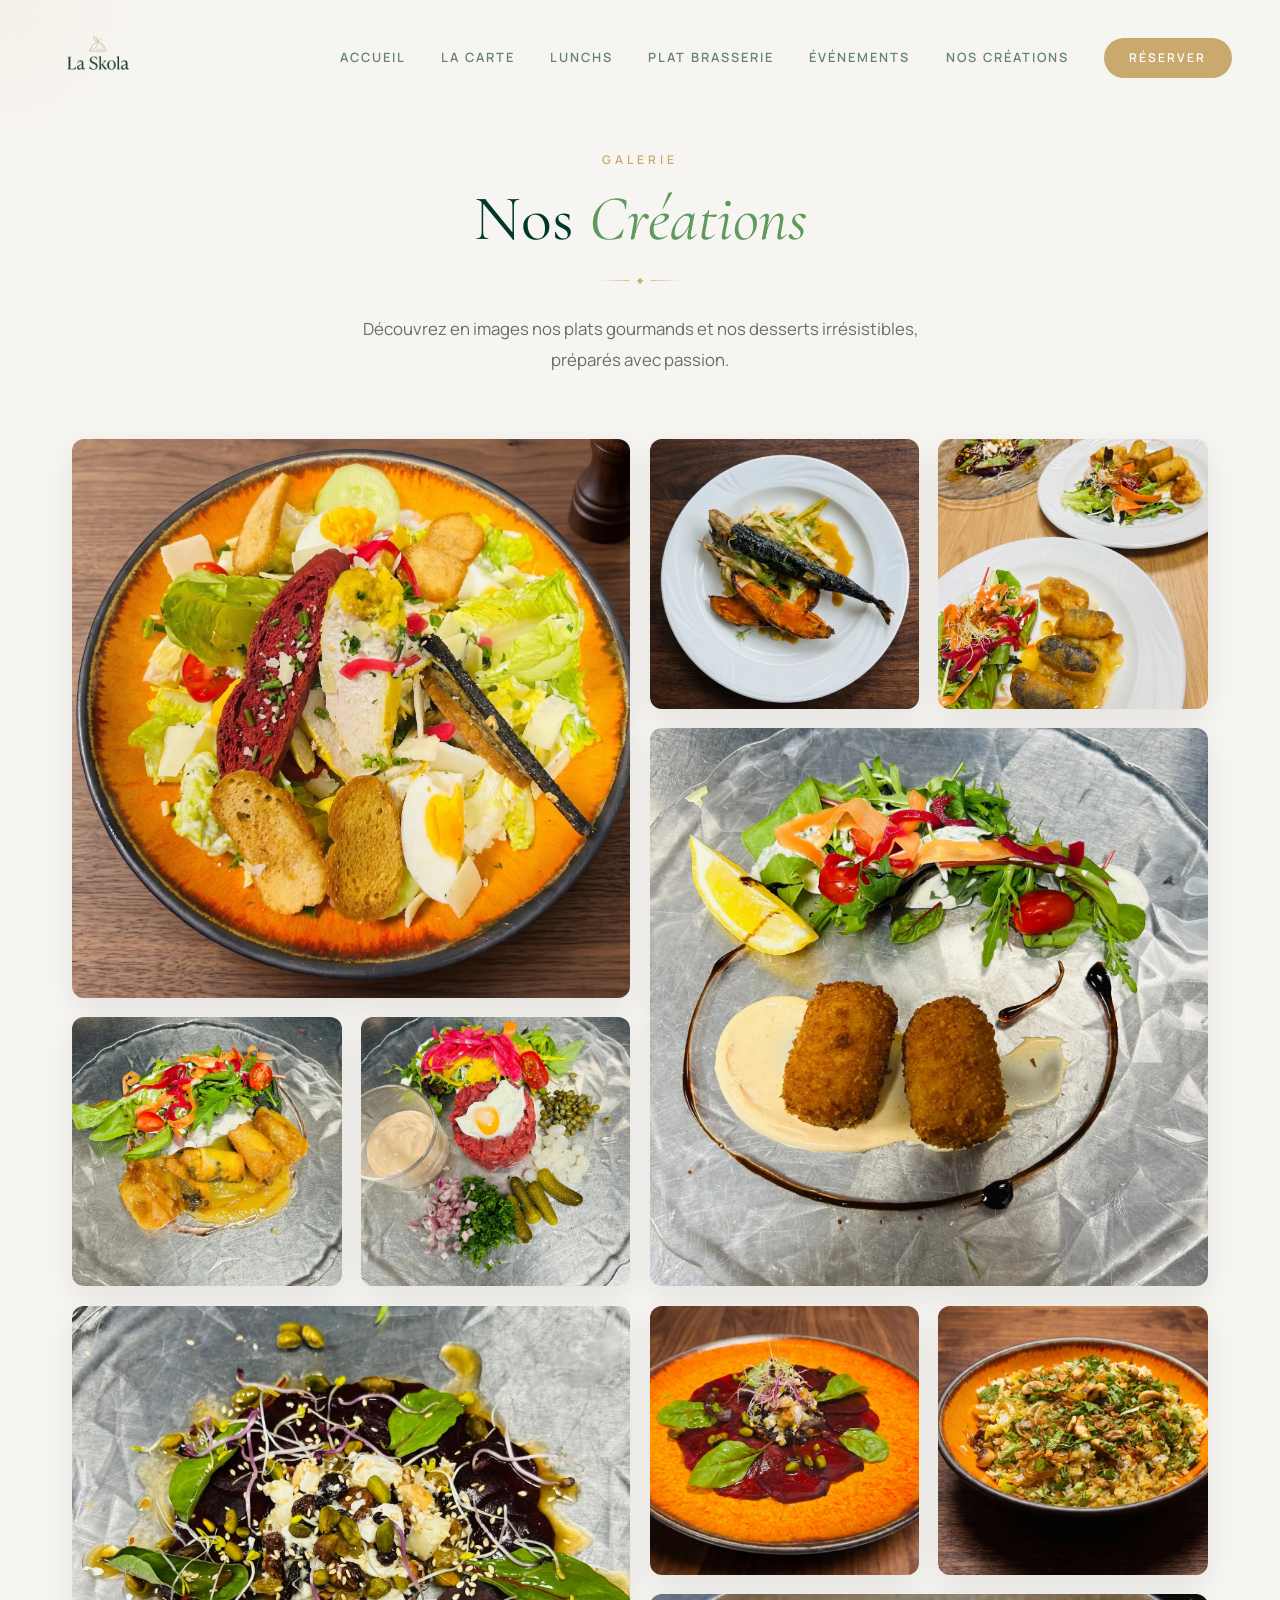
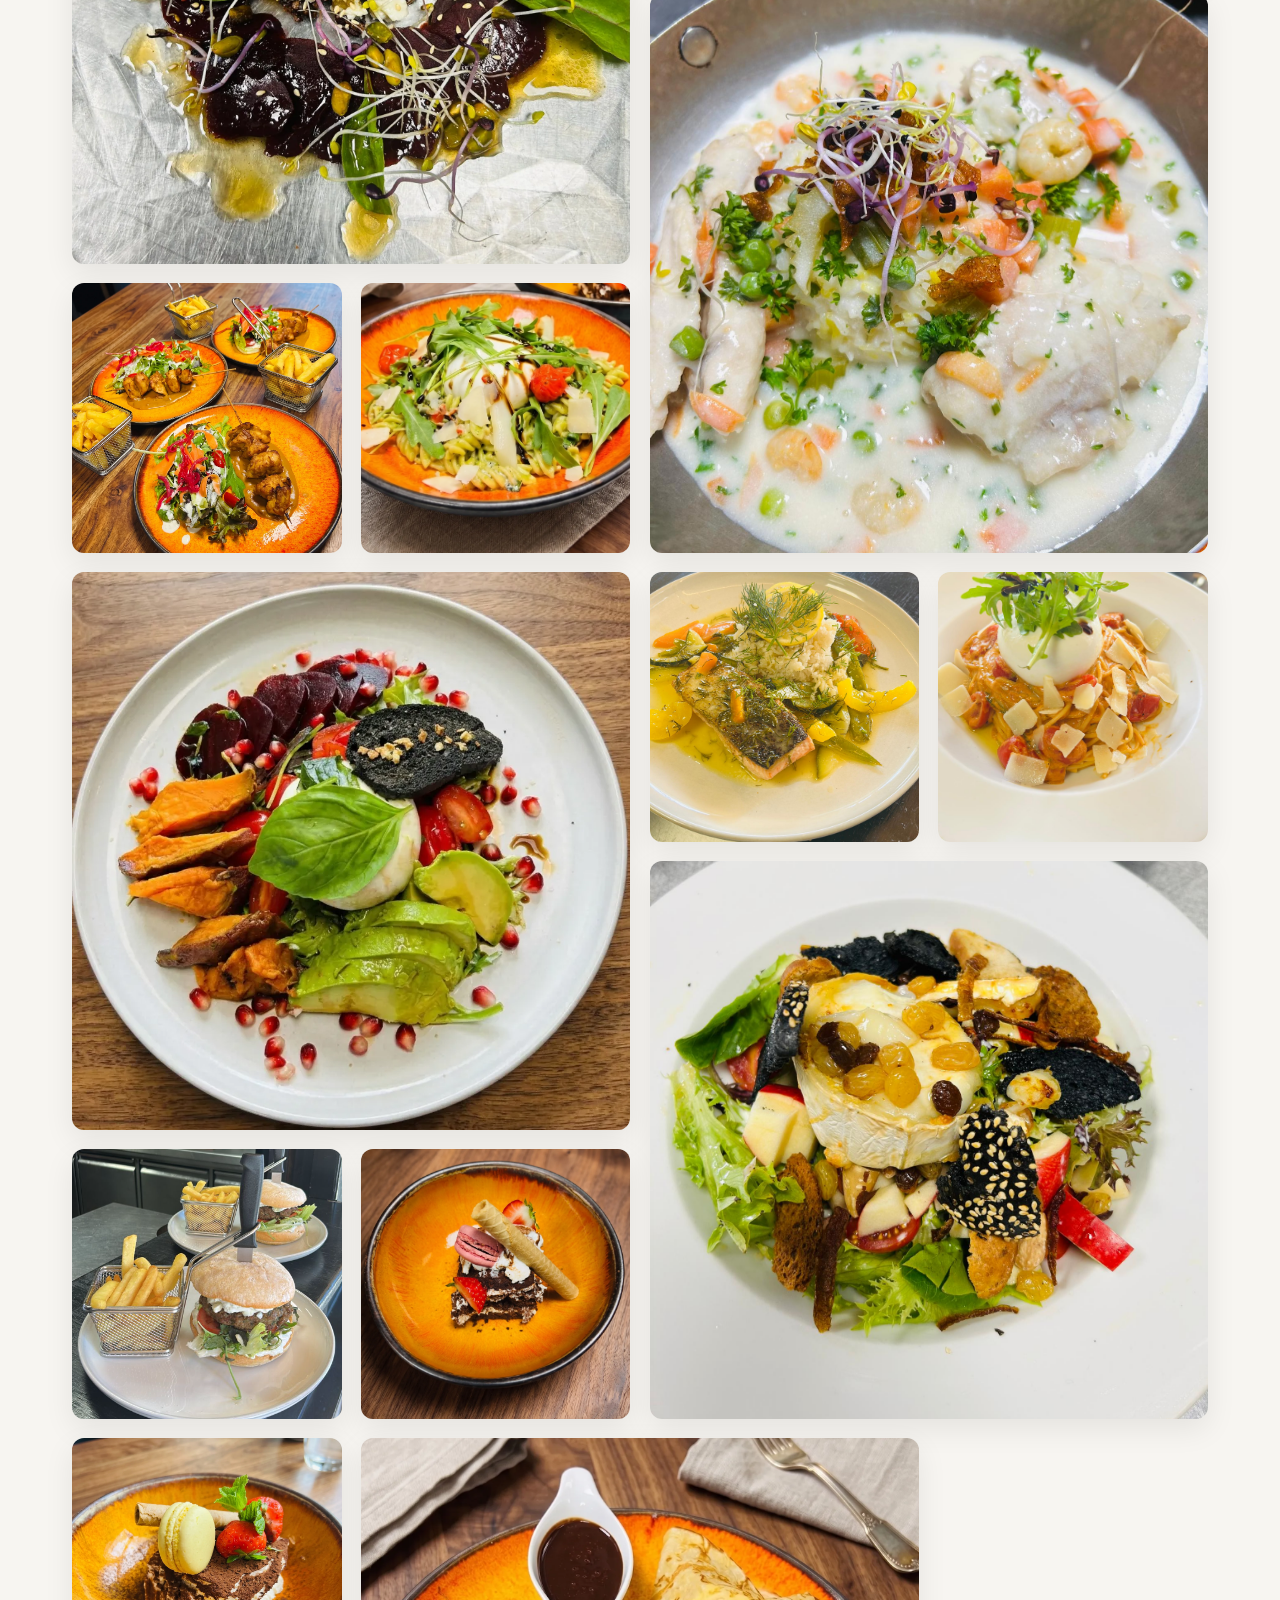
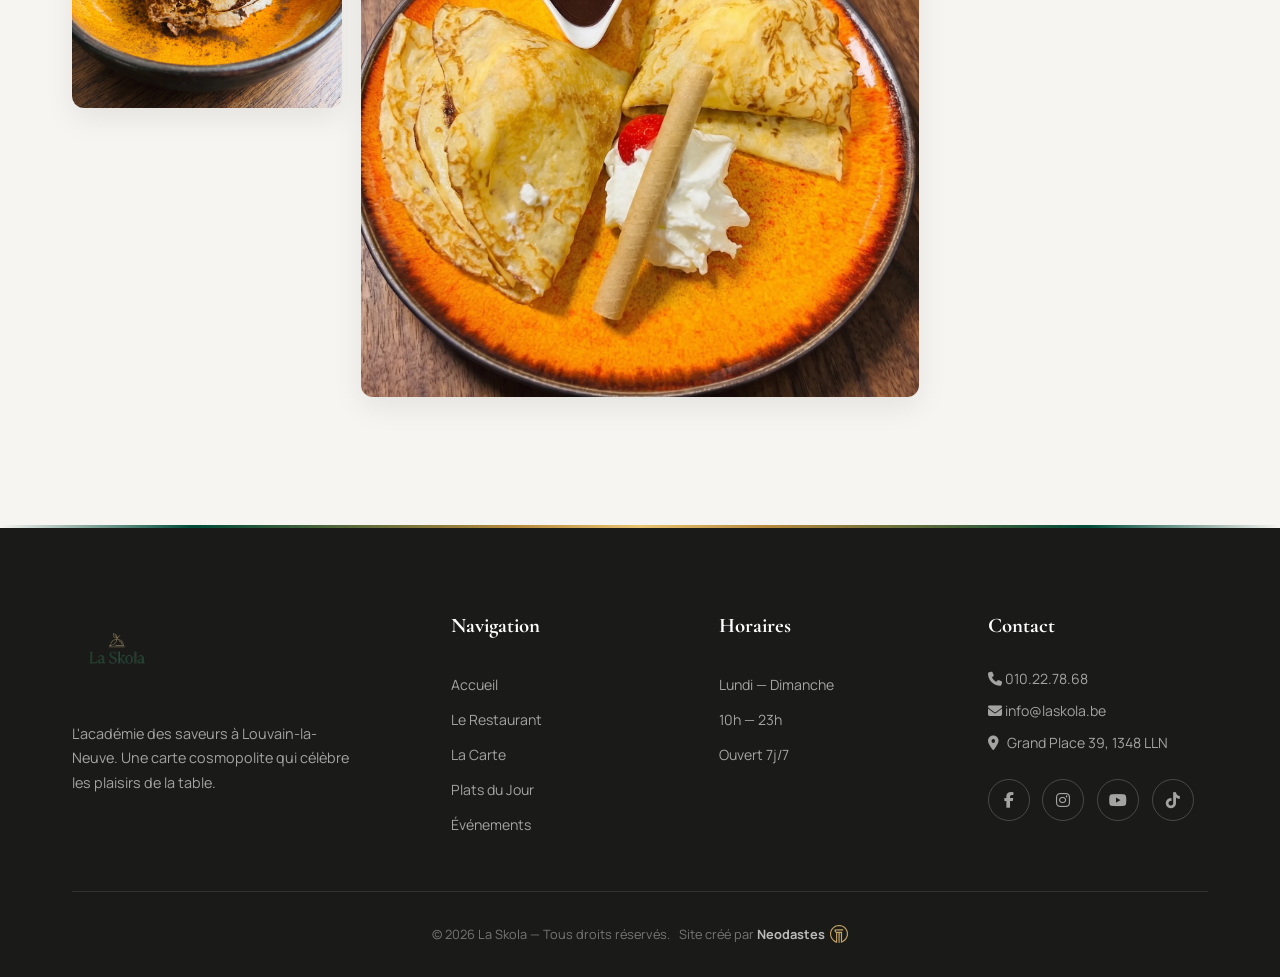
==== creations.html @ 16f3de7f "Fix email contact form deliverability and add Plats 14 to 17 to creations gallery" ====
<!DOCTYPE html>
<html lang="fr">

<head>
  <meta charset="UTF-8">
  <meta name="viewport" content="width=device-width, initial-scale=1.0">
  <meta name="description"
    content="La Skola — Nos Créations. Découvrez notre galerie de plats et de desserts.">
  <meta name="theme-color" content="#00382C">
  <title>Nos Créations — La Skola</title>
  <link rel="stylesheet" href="style.css?v=2.0">
  <link rel="icon" href="https://laskola.be/wp-content/uploads/2025/02/cropped-TUMBNAIL-SKOLA-32x32.png">
  <link rel="stylesheet" href="https://cdnjs.cloudflare.com/ajax/libs/font-awesome/6.5.1/css/all.min.css">
</head>

<body>

  <div class="cursor-glow" id="cursorGlow"></div>

  <!-- ========== NAVBAR ========== -->
  <nav class="navbar theme-inverse" id="navbar">
    <a href="index.html" class="navbar-logo">
      <img src="img/logo_base_transparent.png" alt="La Skola Logo">
    </a>
    <div class="navbar-links" id="navLinks">
      <a href="index.html#accueil">Accueil</a>
      <a href="index.html#menu">La Carte</a>
      <a href="index.html#lunchs">Lunchs</a>
      <a href="index.html#plat-phare">Plat Brasserie</a>
      <a href="index.html#events">Événements</a>
      <a href="creations.html">Nos Créations</a>
      <a href="index.html#contact" class="nav-cta">Réserver</a>
    </div>
    <div class="hamburger" id="hamburger">
      <span></span>
      <span></span>
      <span></span>
    </div>
  </nav>

  <!-- Mobile Menu Overlay -->
  <div class="mobile-menu" id="mobileMenu">
    <a href="index.html#accueil">Accueil</a>
    <a href="index.html#menu">La Carte</a>
    <a href="index.html#lunchs">Lunchs</a>
    <a href="index.html#plat-phare">Plat Brasserie</a>
    <a href="index.html#events">Événements</a>
    <a href="creations.html">Nos Créations</a>
  </div>

  <!-- ========== GALLERY ========== -->
  <section class="gallery-section" data-theme="light" style="padding-top: 150px;">
    <div class="container">
      <div class="section-header reveal">
        <span class="section-subtitle">Galerie</span>
        <h2 class="section-title">Nos <em>Créations</em></h2>
        <div class="ornament-line" style="margin: 0 auto 2rem;"></div>
        <p class="section-text" style="margin: 0 auto;">Découvrez en images nos plats gourmands et nos desserts irrésistibles, préparés avec passion.</p>
      </div>

      <div class="gallery-grid">
        <!-- PLATS -->
        <div class="gallery-item reveal-scale large">
          <img src="img/food/plat1.webp" alt="Plat 1">
        </div>
        <div class="gallery-item reveal-scale">
          <img src="img/food/plat2.webp" alt="Plat 2">
        </div>
        <div class="gallery-item reveal-scale">
          <img src="img/food/plat3.webp" alt="Plat 3">
        </div>
        <div class="gallery-item reveal-scale large">
          <img src="img/food/plat4.webp" alt="Plat 4">
        </div>
        <div class="gallery-item reveal-scale">
          <img src="img/food/plat5.webp" alt="Plat 5">
        </div>
        <div class="gallery-item reveal-scale">
          <img src="img/food/plat6.webp" alt="Plat 6">
        </div>
        <div class="gallery-item reveal-scale large">
          <img src="img/food/plat7.webp" alt="Plat 7">
        </div>
        <div class="gallery-item reveal-scale">
          <img src="img/food/plat8.webp" alt="Plat 8">
        </div>
        <div class="gallery-item reveal-scale">
          <img src="img/food/plat9.webp" alt="Plat 9">
        </div>
        <div class="gallery-item reveal-scale large">
          <img src="img/food/plat10.jpeg" alt="Plat 10">
        </div>
        <div class="gallery-item reveal-scale">
          <img src="img/food/plat11.webp" alt="Plat 11">
        </div>
        <div class="gallery-item reveal-scale">
          <img src="img/food/plat12.webp" alt="Plat 12">
        </div>
        <div class="gallery-item reveal-scale large">
          <img src="img/food/plat13.webp" alt="Plat 13">
        </div>
        <div class="gallery-item reveal-scale">
          <img src="img/food/plat14.jpeg" alt="Plat 14">
        </div>
        <div class="gallery-item reveal-scale">
          <img src="img/food/plat15.jpeg" alt="Plat 15">
        </div>
        <div class="gallery-item reveal-scale large">
          <img src="img/food/plat16.jpeg" alt="Plat 16">
        </div>
        <div class="gallery-item reveal-scale">
          <img src="img/food/plat17.png" alt="Plat 17">
        </div>

        <!-- DESSERTS -->
        <div class="gallery-item reveal-scale">
          <img src="img/food/dessert1.webp" alt="Dessert 1">
        </div>
        <div class="gallery-item reveal-scale">
          <img src="img/food/dessert2.webp" alt="Dessert 2">
        </div>
        <div class="gallery-item reveal-scale large">
          <img src="img/food/dessert3.webp" alt="Dessert 3">
        </div>
      </div>
    </div>
  </section>

  <div class="transition-line"></div>

  <!-- ========== FOOTER ========== -->
  <footer class="footer" id="contact">
    <div class="container">
      <div class="footer-grid">
        <div class="footer-brand">
          <img src="img/logo_base_transparent.png" alt="La Skola">
          <p>L'académie des saveurs à Louvain-la-Neuve. Une carte cosmopolite qui célèbre les plaisirs de la table.</p>
        </div>
        <div class="footer-col">
          <h4 class="footer-title">Navigation</h4>
          <div class="footer-links">
            <a href="index.html#accueil">Accueil</a>
            <a href="index.html#about">Le Restaurant</a>
            <a href="index.html#menu">La Carte</a>
            <a href="index.html#lunchs">Plats du Jour</a>
            <a href="index.html#events">Événements</a>
          </div>
        </div>
        <div class="footer-col">
          <h4 class="footer-title">Horaires</h4>
          <div class="footer-links">
            <a href="javascript:void(0)">Lundi — Dimanche</a>
            <a href="javascript:void(0)">10h — 23h</a>
            <a href="javascript:void(0)">Ouvert 7j/7</a>
          </div>
        </div>
        <div class="footer-col">
          <h4 class="footer-title">Contact</h4>
          <div class="footer-contact">
            <p><a href="tel:010227868"><i class="fas fa-phone"></i> 010.22.78.68</a></p>
            <p><a href="mailto:info@laskola.be"><i class="fas fa-envelope"></i> info@laskola.be</a></p>
            <p><i class="fas fa-map-marker-alt"></i> Grand Place 39, 1348 LLN</p>
          </div>
          <div class="footer-social">
            <a href="https://www.facebook.com/profile.php?id=61573690755378" target="_blank" aria-label="Facebook"><i
                class="fab fa-facebook-f"></i></a>
            <a href="https://www.instagram.com/la_skola/" target="_blank" aria-label="Instagram"><i
                class="fab fa-instagram"></i></a>
            <a href="https://www.youtube.com/@LASKOLA-LLN" target="_blank" aria-label="YouTube"><i
                class="fab fa-youtube"></i></a>
            <a href="https://www.tiktok.com/@la.skola?_t=ZN-8uYJvp5oews&_r=1" target="_blank" aria-label="TikTok"><i
                class="fab fa-tiktok"></i></a>
          </div>
        </div>
      </div>
      <div class="footer-bottom">
        <p>&copy; 2026 La Skola — Tous droits réservés. <span class="neodastes-link">Site créé par <a href="https://neodastes.com/" target="_blank"><strong>Neodastes</strong><img src="img/logo_svg.svg" alt="Neodastes Logo" class="neodastes-logo"></a></span></p>
      </div>
    </div>
  </footer>

  <script src="script.js?v=2.0"></script>
</body>

</html>
---- style.css ----
/* ============================================
   LA SKOLA — Premium Restaurant Demo
   Inspired by Diodona.it aesthetic
   ============================================ */

/* --- Google Fonts Import --- */
@import url('https://fonts.googleapis.com/css2?family=Cormorant+Garamond:ital,wght@0,300;0,400;0,500;0,600;0,700;1,300;1,400;1,500;1,600;1,700&family=Manrope:wght@200;300;400;500;600;700;800&display=swap');

/* --- CSS Variables --- */
:root {
  --color-bg: #F7F5F1;
  --color-bg-dark: #1a1a18;
  --color-bg-cream: #EDE8E0;
  --color-primary: #00382C;
  --color-green: #5E995E;
  --color-green-light: #C8E4C8;
  --color-gold: #C9A96E;
  --color-gold-light: #E2D1A8;
  --color-text: #2B2B2B;
  --color-text-light: #6B6B6B;
  --color-white: #FFFFFF;
  --font-heading: 'Cormorant Garamond', Georgia, serif;
  --font-body: 'Manrope', 'Helvetica Neue', sans-serif;
  --transition-smooth: cubic-bezier(0.25, 0.46, 0.45, 0.94);
  --transition-bounce: cubic-bezier(0.68, -0.55, 0.265, 1.55);

  /* Transition & Divider Variables */
  --color-primary-dim: rgba(184, 140, 61, 0.45);  /* Rich gold with 45% opacity for solid visibility */
  --color-accent: #B88C3D;                        /* Deep, warm, saturated gold (high contrast on light/dark) */
}

/* --- Reset & Base --- */
*, *::before, *::after { box-sizing: border-box; margin: 0; padding: 0; }

html {
  scroll-behavior: smooth;
  font-size: 16px;
  overflow-x: hidden;
}

body {
  font-family: var(--font-body);
  background-color: var(--color-bg);
  color: var(--color-text);
  line-height: 1.7;
  overflow-x: hidden;
  -webkit-font-smoothing: antialiased;
  -moz-osx-font-smoothing: grayscale;
}

a { text-decoration: none; color: inherit; transition: color 0.3s ease; }
img { max-width: 100%; height: auto; display: block; }
ul { list-style: none; }
button { cursor: pointer; border: none; background: none; font-family: inherit; }

.container {
  max-width: 1200px;
  margin: 0 auto;
  padding: 0 2rem;
}

/* --- Section Titles (Diodona style) --- */
.section-subtitle {
  font-family: var(--font-body);
  font-size: 0.75rem;
  font-weight: 600;
  letter-spacing: 4px;
  text-transform: uppercase;
  color: var(--color-gold);
  margin-bottom: 0.75rem;
  display: block;
}

.section-title {
  font-family: var(--font-heading);
  font-size: clamp(2.2rem, 5vw, 4rem);
  font-weight: 400;
  color: var(--color-primary);
  line-height: 1.15;
  margin-bottom: 1.5rem;
}

.section-title em {
  font-style: italic;
  color: var(--color-green);
}

/* CSS Ornament Line (replaces broken ornament.webp) */
.ornament-line {
  width: 80px;
  height: 1px;
  background: linear-gradient(90deg, transparent, var(--color-gold), transparent);
  margin: 0 0 1.5rem;
  position: relative;
}
.ornament-line::before {
  content: '◆';
  position: absolute;
  top: 50%;
  left: 50%;
  transform: translate(-50%, -50%);
  font-size: 0.5rem;
  color: var(--color-gold);
  background: var(--color-bg);
  padding: 0 0.5rem;
}
.ornament-line--light::before {
  background: var(--color-primary);
  color: var(--color-gold-light);
}
.ornament-line--light {
  background: linear-gradient(90deg, transparent, var(--color-gold-light), transparent);
}

.section-text {
  font-size: 1.05rem;
  line-height: 1.85;
  color: var(--color-text-light);
  max-width: 600px;
}

/* --- Scroll Reveal Animations --- */
.reveal {
  opacity: 0;
  transform: translateY(30px);
  transition: opacity 0.6s var(--transition-smooth), transform 0.6s var(--transition-smooth);
}
.reveal.visible {
  opacity: 1;
  transform: translateY(0);
}
.reveal-left {
  opacity: 0;
  transform: translateX(-40px);
  transition: opacity 0.6s var(--transition-smooth), transform 0.6s var(--transition-smooth);
}
.reveal-left.visible {
  opacity: 1;
  transform: translateX(0);
}
.reveal-right {
  opacity: 0;
  transform: translateX(40px);
  transition: opacity 0.6s var(--transition-smooth), transform 0.6s var(--transition-smooth);
}
.reveal-right.visible {
  opacity: 1;
  transform: translateX(0);
}
.reveal-scale {
  opacity: 0;
  transform: scale(0.92);
  transition: opacity 0.6s var(--transition-smooth), transform 0.6s var(--transition-smooth);
}
.reveal-scale.visible {
  opacity: 1;
  transform: scale(1);
}

/* --- NAVBAR --- */
.navbar {
  position: fixed;
  top: 0;
  left: 0;
  width: 100%;
  z-index: 1000;
  padding: 0.5rem 3rem;
  display: flex;
  align-items: center;
  justify-content: space-between;
  transition: background 0.8s ease, padding 0.4s ease, box-shadow 0.4s ease, transform 0.4s ease;
}
.navbar.scrolled {
  padding: 0.2rem 3rem;
  box-shadow: 0 2px 30px rgba(0,0,0,0.08);
  backdrop-filter: blur(12px);
}
.navbar.navbar-hidden {
  transform: translateY(-100%);
}
/* Navbar theme transitions */
.navbar.scrolled.theme-light {
  background: rgba(247, 245, 241, 0.97);
}
.navbar.scrolled.theme-light .navbar-links a { color: var(--color-primary); }
.navbar.scrolled.theme-light .hamburger span { background: var(--color-primary); }

.navbar.scrolled.theme-dark {
  background: rgba(26, 26, 24, 0.97);
}
.navbar.scrolled.theme-dark .navbar-links a { color: rgba(255,255,255,0.85); }
.navbar.scrolled.theme-dark .hamburger span { background: var(--color-white); }

/* Theme inverse for white pages when NOT scrolled */
.navbar.theme-inverse .navbar-links a { color: var(--color-primary); }
.navbar.theme-inverse .hamburger span { background: var(--color-primary); }
.navbar.theme-inverse.scrolled .navbar-links a { color: var(--color-primary); }
.navbar.theme-inverse.scrolled .hamburger span { background: var(--color-primary); }

.navbar.scrolled.theme-green {
  background: rgba(0, 56, 44, 0.97);
}
.navbar.scrolled.theme-green .navbar-links a { color: rgba(255,255,255,0.85); }
.navbar.scrolled.theme-green .hamburger span { background: var(--color-white); }
.navbar-logo {
  display: flex;
  align-items: center;
}
.navbar-logo img {
  height: 100px;
  width: auto;
  transition: height 0.4s ease;
}
.navbar.scrolled .navbar-logo img {
  height: 75px;
}
.navbar-links {
  display: flex;
  gap: 2.2rem;
  align-items: center;
}
.navbar-links a {
  font-family: var(--font-body);
  font-size: 0.8rem;
  font-weight: 600;
  letter-spacing: 2px;
  text-transform: uppercase;
  color: var(--color-white);
  position: relative;
  padding: 0.3rem 0;
  transition: color 0.3s ease;
}
.navbar.scrolled .navbar-links a {
  color: var(--color-primary);
  transition: color 0.6s ease;
}
.navbar.scrolled .hamburger span {
  transition: background 0.6s ease;
}
.navbar-links a::after {
  content: '';
  position: absolute;
  bottom: -2px;
  left: 0;
  width: 0;
  height: 2px;
  background: var(--color-gold);
  transition: width 0.4s var(--transition-smooth);
}
.navbar-links a:hover::after {
  width: 100%;
}
.navbar-links a:hover {
  color: var(--color-gold);
}
.nav-cta {
  background: var(--color-gold) !important;
  color: var(--color-white) !important;
  padding: 0.6rem 1.6rem !important;
  border-radius: 50px;
  font-size: 0.75rem !important;
  letter-spacing: 2px;
  transition: background 0.3s ease, transform 0.3s ease !important;
}
.nav-cta::after { display: none !important; }
.nav-cta:hover {
  background: var(--color-primary) !important;
  transform: scale(1.05);
}

/* Hamburger */
.hamburger {
  display: none;
  flex-direction: column;
  gap: 5px;
  cursor: pointer;
  z-index: 1001;
}
.hamburger span {
  width: 28px;
  height: 2px;
  background: var(--color-white);
  transition: all 0.4s ease;
  display: block;
}
.navbar.scrolled .hamburger span {
  background: var(--color-primary);
}
.hamburger.active span:nth-child(1) {
  transform: rotate(45deg) translate(5px, 5px);
}
.hamburger.active span:nth-child(2) {
  opacity: 0;
}
.hamburger.active span:nth-child(3) {
  transform: rotate(-45deg) translate(5px, -5px);
}

/* --- HERO --- */
.hero {
  position: relative;
  height: 100vh;
  min-height: 700px;
  display: flex;
  align-items: center;
  justify-content: center;
  text-align: center;
  overflow: hidden;
}
.hero-bg {
  position: absolute;
  inset: 0;
  background: url('img/header2.jpeg') center/cover no-repeat;
  transform: scale(1.1);
  transition: transform 8s ease;
}
.hero.loaded .hero-bg {
  transform: scale(1);
}
.hero-overlay {
  position: absolute;
  inset: 0;
  background: linear-gradient(
    180deg,
    rgba(0, 0, 0, 0.1) 0%,
    rgba(0, 0, 0, 0.85) 100%
  );
}
.hero-particles {
  position: absolute;
  inset: 0;
  pointer-events: none;
  overflow: hidden;
}
.particle {
  position: absolute;
  width: 4px;
  height: 4px;
  background: rgba(201, 169, 110, 0.4);
  border-radius: 50%;
  animation: float-particle linear infinite;
}
@keyframes float-particle {
  0% { transform: translateY(100vh) rotate(0deg); opacity: 0; }
  10% { opacity: 1; }
  90% { opacity: 1; }
  100% { transform: translateY(-10vh) rotate(720deg); opacity: 0; }
}
.hero-content {
  position: relative;
  z-index: 2;
  color: var(--color-white);
  max-width: 800px;
  padding: 0 2rem;
}
.hero-badge {
  font-family: var(--font-body);
  font-size: 0.7rem;
  font-weight: 700;
  letter-spacing: 6px;
  text-transform: uppercase;
  color: var(--color-white);
  margin-bottom: 1.5rem;
  opacity: 0;
  animation: fadeUp 1s 0.5s forwards;
}
.hero-title {
  font-family: var(--font-heading);
  font-size: clamp(3rem, 8vw, 6.5rem);
  font-weight: 300;
  line-height: 1.05;
  margin-bottom: 1.5rem;
  opacity: 0;
  animation: fadeUp 1s 0.8s forwards;
}
.hero-title em {
  font-style: italic;
  font-weight: 400;
  color: var(--color-white);
}
.hero-desc {
  font-size: 1.1rem;
  font-weight: 300;
  line-height: 1.8;
  max-width: 550px;
  margin: 0 auto 2.5rem;
  opacity: 0;
  animation: fadeUp 1s 1.1s forwards;
}
.hero-buttons {
  display: flex;
  gap: 1.2rem;
  justify-content: center;
  flex-wrap: wrap;
  opacity: 0;
  animation: fadeUp 1s 1.4s forwards;
}
@keyframes fadeUp {
  from { opacity: 0; transform: translateY(30px); }
  to { opacity: 1; transform: translateY(0); }
}
.hero-scroll {
  position: absolute;
  bottom: 2.5rem;
  left: 50%;
  transform: translateX(-50%);
  z-index: 2;
  display: flex;
  flex-direction: column;
  align-items: center;
  gap: 0.5rem;
  opacity: 0;
  animation: fadeUp 1s 1.8s forwards;
}
.hero-scroll span {
  font-size: 0.65rem;
  letter-spacing: 3px;
  text-transform: uppercase;
  color: rgba(255,255,255,0.6);
}
.scroll-line {
  width: 1px;
  height: 40px;
  background: linear-gradient(to bottom, var(--color-gold), transparent);
  animation: scrollPulse 2s ease-in-out infinite;
}
@keyframes scrollPulse {
  0%, 100% { opacity: 0.4; transform: scaleY(0.6); }
  50% { opacity: 1; transform: scaleY(1); }
}

/* --- Buttons --- */
.btn {
  display: inline-flex;
  align-items: center;
  gap: 0.5rem;
  padding: 0.9rem 2.2rem;
  font-family: var(--font-body);
  font-size: 0.75rem;
  font-weight: 700;
  letter-spacing: 2.5px;
  text-transform: uppercase;
  border-radius: 50px;
  transition: all 0.4s var(--transition-smooth);
  position: relative;
  overflow: hidden;
}
.btn::before {
  content: '';
  position: absolute;
  inset: 0;
  border-radius: 50px;
  opacity: 0;
  transition: opacity 0.4s ease;
}
.btn-primary {
  background: var(--color-gold);
  color: var(--color-white);
}
.btn-primary:hover {
  background: var(--color-primary);
  transform: translateY(-2px);
  box-shadow: 0 8px 25px rgba(0,56,44,0.3);
}
.btn-outline {
  background: transparent;
  color: var(--color-white);
  border: 1.5px solid rgba(255,255,255,0.4);
}
.btn-outline:hover {
  background: var(--color-white);
  color: var(--color-primary);
  border-color: var(--color-white);
  transform: translateY(-2px);
}
.btn-dark {
  background: var(--color-primary);
  color: var(--color-white);
}
.btn-dark:hover {
  background: var(--color-gold);
  transform: translateY(-2px);
  box-shadow: 0 8px 25px rgba(201,169,110,0.3);
}

/* --- SECTION DIVIDERS & TRANSITIONS --- */
/* Type 1: LA LIGNE DE TRANSITION COMPLÈTE */
.transition-line {
  display: block;
  width: 100%;
  height: 3px; /* Solid 3px height for clear visibility */
  background: linear-gradient(90deg, transparent, #004b3a 15%, #b5893d 40%, #e8c374 50%, #b5893d 60%, #004b3a 85%, transparent);
  margin: 0;
  position: relative;
  z-index: 10;
}

/* --- ABOUT SECTION --- */
.about {
  padding: 8rem 0;
  position: relative;
  overflow: hidden;
}
.about::before {
  content: '';
  position: absolute;
  top: -100px;
  right: -200px;
  width: 500px;
  height: 500px;
  background: radial-gradient(circle, rgba(200,228,200,0.2) 0%, transparent 70%);
  border-radius: 50%;
  pointer-events: none;
}
.about-grid {
  display: grid;
  grid-template-columns: 1fr 1fr;
  gap: 5rem;
  align-items: center;
}
.about-image-wrapper {
  position: relative;
}
.about-image {
  border-radius: 8px;
  overflow: hidden;
  position: relative;
  box-shadow: 0 20px 60px rgba(0,0,0,0.12);
}
.about-image img {
  width: 100%;
  height: 500px;
  object-fit: cover;
  transition: transform 0.8s var(--transition-smooth);
}
.about-image:hover img {
  transform: scale(1.05);
}
.about-image-accent {
  position: absolute;
  bottom: -20px;
  right: -20px;
  width: 200px;
  height: 200px;
  border: 2px solid var(--color-gold);
  border-radius: 8px;
  z-index: -1;
}
.about-content {
  padding: 1rem 0;
}
.about-content .section-text {
  margin-bottom: 2rem;
}
.about-features {
  display: flex;
  flex-direction: column;
  gap: 1.2rem;
  margin-bottom: 2.5rem;
}
.about-feature {
  display: flex;
  align-items: center;
  gap: 1rem;
  font-size: 0.95rem;
  color: var(--color-text);
}
.about-feature-icon {
  width: 40px;
  height: 40px;
  background: linear-gradient(135deg, var(--color-green-light), var(--color-bg));
  border-radius: 50%;
  display: flex;
  align-items: center;
  justify-content: center;
  font-size: 1.1rem;
  flex-shrink: 0;
}

/* --- MENU CARD SECTION (Interactive Clickable Card) --- */
.menu-section {
  padding: 8rem 0;
  background: var(--color-bg-dark);
  position: relative;
  overflow: hidden;
}
.menu-section::before {
  content: '';
  position: absolute;
  top: 0;
  left: 0;
  width: 100%;
  height: 100%;
  background: radial-gradient(ellipse at 20% 50%, rgba(201,169,110,0.08) 0%, transparent 60%),
              radial-gradient(ellipse at 80% 50%, rgba(94,153,94,0.06) 0%, transparent 60%);
  pointer-events: none;
}
.menu-section .section-subtitle,
.menu-section .section-title {
  text-align: center;
  color: var(--color-white);
}
.menu-section .section-subtitle { color: var(--color-gold); }
.menu-section .section-text {
  text-align: center;
  margin: 0 auto 3.5rem;
  color: rgba(255,255,255,0.7);
}
.menu-cards-grid {
  display: grid;
  grid-template-columns: repeat(2, 1fr);
  gap: 3rem;
  max-width: 900px;
  margin: 0 auto;
}
.menu-card {
  perspective: 1200px;
  cursor: pointer;
  position: relative;
}
.menu-card-inner {
  position: relative;
  border-radius: 12px;
  overflow: hidden;
  box-shadow: 0 15px 50px rgba(0,0,0,0.4);
  transition: transform 0.6s var(--transition-smooth), box-shadow 0.6s ease;
  transform-style: preserve-3d;
}
.menu-card:hover .menu-card-inner {
  transform: translateY(-10px) rotateX(2deg) rotateY(-2deg);
  box-shadow: 0 30px 80px rgba(0,0,0,0.5), 0 0 40px rgba(201,169,110,0.15);
}
.menu-card img {
  width: 100%;
  height: 450px;
  object-fit: cover;
  transition: transform 0.8s var(--transition-smooth);
}
.menu-card:hover img {
  transform: scale(1.05);
}
.menu-card-overlay {
  position: absolute;
  inset: 0;
  background: linear-gradient(180deg, transparent 40%, rgba(0,0,0,0.8) 100%);
  display: flex;
  flex-direction: column;
  justify-content: flex-end;
  padding: 2rem;
  transition: background 0.4s ease;
}
.menu-card:hover .menu-card-overlay {
  background: linear-gradient(180deg, rgba(0,56,44,0.2) 0%, rgba(0,0,0,0.85) 100%);
}
.menu-card-label {
  font-family: var(--font-heading);
  font-size: 1.8rem;
  color: var(--color-white);
  margin-bottom: 0.5rem;
}
.menu-card-hint {
  font-size: 0.75rem;
  letter-spacing: 2px;
  text-transform: uppercase;
  color: var(--color-gold);
  display: flex;
  align-items: center;
  gap: 0.5rem;
}
.menu-card-hint .arrow {
  display: inline-block;
  transition: transform 0.4s ease;
}
.menu-card:hover .menu-card-hint .arrow {
  transform: translateX(5px);
}
/* Shine effect on card */
.menu-card-inner::after {
  content: '';
  position: absolute;
  top: -50%;
  left: -50%;
  width: 200%;
  height: 200%;
  background: linear-gradient(
    to bottom right,
    rgba(255,255,255,0) 0%,
    rgba(255,255,255,0) 40%,
    rgba(255,255,255,0.08) 50%,
    rgba(255,255,255,0) 60%,
    rgba(255,255,255,0) 100%
  );
  transform: rotate(30deg) translateX(-100%);
  transition: transform 0.8s ease;
  pointer-events: none;
}
.menu-card:hover .menu-card-inner::after {
  transform: rotate(30deg) translateX(100%);
}

/* --- MENU MODAL --- */
.menu-modal {
  position: fixed;
  inset: 0;
  z-index: 2000;
  display: flex;
  align-items: center;
  justify-content: center;
  opacity: 0;
  visibility: hidden;
  transition: opacity 0.5s ease, visibility 0.5s ease;
}
.menu-modal.active {
  opacity: 1;
  visibility: visible;
}
.menu-modal-backdrop {
  position: absolute;
  inset: 0;
  background: rgba(0,0,0,0.85);
  backdrop-filter: blur(8px);
}
.menu-modal-content {
  position: relative;
  z-index: 1;
  max-width: 700px;
  max-height: 90vh;
  overflow-y: auto;
  border-radius: 12px;
  box-shadow: 0 30px 80px rgba(0,0,0,0.5);
  transform: scale(0.9) translateY(20px);
  transition: transform 0.5s var(--transition-smooth);
}
.menu-modal.active .menu-modal-content {
  transform: scale(1) translateY(0);
}
.menu-modal-content img {
  width: 100%;
  border-radius: 12px;
}
.menu-modal-pages {
  display: flex;
  flex-direction: column;
  gap: 1rem;
}
.menu-modal-pages img {
  width: 100%;
  border-radius: 8px;
  box-shadow: 0 4px 20px rgba(0,0,0,0.3);
}
.menu-modal-close {
  position: absolute;
  top: 1rem;
  right: 1rem;
  width: 45px;
  height: 45px;
  background: rgba(0,0,0,0.6);
  border-radius: 50%;
  display: flex;
  align-items: center;
  justify-content: center;
  color: var(--color-white);
  font-size: 1.4rem;
  z-index: 2;
  cursor: pointer;
  transition: background 0.3s ease, transform 0.3s ease;
}
.menu-modal-close:hover {
  background: var(--color-gold);
  transform: rotate(90deg);
}

/* --- DAILY SPECIALS / LUNCHS --- */
.lunchs {
  padding: 8rem 0;
  position: relative;
}
.lunchs-header {
  text-align: center;
  margin-bottom: 4rem;
}
.lunchs-price {
  display: inline-block;
  background: linear-gradient(135deg, var(--color-gold), var(--color-gold-light));
  color: var(--color-white);
  padding: 0.5rem 1.5rem;
  border-radius: 50px;
  font-family: var(--font-heading);
  font-size: 1.3rem;
  font-weight: 600;
  margin-bottom: 1rem;
  box-shadow: 0 4px 15px rgba(201,169,110,0.3);
}
.lunchs-period {
  font-size: 0.85rem;
  color: var(--color-text-light);
  letter-spacing: 1px;
}
.lunchs-grid {
  display: grid;
  grid-template-columns: repeat(auto-fit, minmax(220px, 1fr));
  gap: 1.5rem;
  max-width: 1000px;
  margin: 0 auto;
}
.lunch-card {
  background: var(--color-white);
  border-radius: 12px;
  padding: 2rem 1.5rem;
  text-align: center;
  box-shadow: 0 4px 20px rgba(0,0,0,0.05);
  transition: transform 0.4s var(--transition-smooth), box-shadow 0.4s ease;
  position: relative;
  overflow: hidden;
}
.lunch-card::before {
  content: '';
  position: absolute;
  top: 0;
  left: 0;
  width: 100%;
  height: 3px;
  background: linear-gradient(90deg, var(--color-gold), var(--color-green));
  transform: scaleX(0);
  transition: transform 0.5s var(--transition-smooth);
  transform-origin: left;
}
.lunch-card:hover::before {
  transform: scaleX(1);
}
.lunch-card:hover {
  transform: translateY(-8px);
  box-shadow: 0 15px 40px rgba(0,0,0,0.1);
}
.lunch-day {
  font-family: var(--font-heading);
  font-size: 1.4rem;
  color: var(--color-gold);
  margin-bottom: 0.8rem;
  font-weight: 600;
}
.lunch-dish {
  font-size: 0.95rem;
  font-weight: 600;
  color: var(--color-primary);
  margin-bottom: 0.4rem;
  line-height: 1.4;
}
.lunch-desc {
  font-size: 0.85rem;
  color: var(--color-text-light);
  line-height: 1.5;
}

/* --- RACLETTE / CROQUE SECTION --- */
.raclette {
  padding: 8rem 0;
  background: linear-gradient(135deg, var(--color-primary) 0%, #004d3b 100%);
  position: relative;
  overflow: hidden;
}
.raclette::after {
  content: '';
  position: absolute;
  bottom: -150px;
  right: -150px;
  width: 400px;
  height: 400px;
  background: radial-gradient(circle, rgba(201,169,110,0.15) 0%, transparent 70%);
  border-radius: 50%;
  pointer-events: none;
}
.raclette-grid {
  display: grid;
  grid-template-columns: 1fr 1fr;
  gap: 5rem;
  align-items: center;
}
.raclette-image {
  border-radius: 12px;
  overflow: hidden;
  box-shadow: 0 20px 60px rgba(0,0,0,0.3);
}
.raclette-image img {
  width: 100%;
  height: auto;
  max-height: 500px;
  object-fit: cover;
  transition: transform 0.8s var(--transition-smooth);
}
.raclette-image:hover img {
  transform: scale(1.05);
}
.raclette-content .section-subtitle { color: var(--color-gold-light); }
.raclette-content .section-title { color: var(--color-white); }
.raclette-content .section-text { color: rgba(255,255,255,0.8); }

/* --- EVENTS SECTION --- */
.events {
  padding: 8rem 0;
  position: relative;
  overflow: hidden;
}
.events-layout {
  display: grid;
  grid-template-columns: 1fr 1fr;
  gap: 5rem;
  align-items: center;
}
.events-content { order: 2; }
.events-images { order: 1; }
.events-image-grid {
  display: grid;
  grid-template-columns: 1fr 1fr;
  gap: 1rem;
}
.events-image-grid .img-wrapper {
  border-radius: 8px;
  overflow: hidden;
  box-shadow: 0 10px 30px rgba(0,0,0,0.1);
}
.events-image-grid .img-wrapper:first-child {
  grid-row: span 2;
}
.events-image-grid .img-wrapper:not(:first-child) {
  aspect-ratio: 4/3;
}
.events-image-grid .img-wrapper img {
  width: 100%;
  height: 100%;
  object-fit: cover;
  transition: transform 0.6s ease;
}
.events-image-grid .img-wrapper:hover img {
  transform: scale(1.08);
}
.events-list {
  margin: 2rem 0;
  display: flex;
  flex-direction: column;
  gap: 0.8rem;
}
.events-list li {
  display: flex;
  align-items: center;
  gap: 0.8rem;
  font-size: 0.95rem;
  color: var(--color-text);
}
.events-list li::before {
  content: '◆';
  color: var(--color-gold);
  font-size: 0.5rem;
}

/* --- FOOTER --- */
.footer {
  background: var(--color-bg-dark);
  color: rgba(255,255,255,0.8);
  padding: 5rem 0 2rem;
}
.footer-grid {
  display: grid;
  grid-template-columns: 1.5fr 1fr 1fr 1fr;
  gap: 3rem;
  margin-bottom: 3rem;
}
.footer-brand { max-width: 300px; }
.footer-brand img {
  height: 90px;
  margin-bottom: 1.5rem;
  object-fit: contain;
}
.footer-brand p {
  font-size: 0.9rem;
  line-height: 1.7;
  color: rgba(255,255,255,0.6);
  max-width: 280px;
}
.footer-title {
  font-family: var(--font-heading);
  font-size: 1.3rem;
  color: var(--color-white);
  margin-bottom: 1.5rem;
}
.footer-links a {
  display: block;
  font-size: 0.88rem;
  color: rgba(255,255,255,0.6);
  padding: 0.35rem 0;
  transition: color 0.3s ease, padding-left 0.3s ease;
}
.footer-links a:hover {
  color: var(--color-gold);
  padding-left: 8px;
}
.footer-contact p {
  font-size: 0.88rem;
  color: rgba(255,255,255,0.6);
  margin-bottom: 0.5rem;
  display: flex;
  align-items: center;
  gap: 0.5rem;
}
.footer-social {
  display: flex;
  gap: 0.8rem;
  margin-top: 1.5rem;
}
.footer-social a {
  width: 42px;
  height: 42px;
  border: 1px solid rgba(255,255,255,0.2);
  border-radius: 50%;
  display: flex;
  align-items: center;
  justify-content: center;
  font-size: 1rem;
  color: rgba(255,255,255,0.6);
  transition: all 0.4s ease;
}
.footer-social a:hover {
  background: var(--color-gold);
  border-color: var(--color-gold);
  color: var(--color-white);
  transform: translateY(-3px);
}
.footer-bottom {
  border-top: 1px solid rgba(255,255,255,0.1);
  padding-top: 2rem;
  text-align: center;
  font-size: 0.8rem;
  color: rgba(255,255,255,0.4);
}
.footer-bottom p {
  display: flex;
  align-items: center;
  justify-content: center;
  flex-wrap: wrap;
  gap: 0.4rem 0.6rem;
  margin: 0;
}
.neodastes-link {
  display: inline-flex;
  align-items: center;
}
.neodastes-link a {
  color: rgba(255, 255, 255, 0.7);
  display: inline-flex;
  align-items: center;
  gap: 0.35rem;
  text-decoration: none;
  font-weight: 700;
  transition: color 0.3s ease;
  margin-left: 0.15rem;
}
.neodastes-link a:hover {
  color: var(--color-gold);
}
.neodastes-logo {
  height: 18px;
  width: auto;
  vertical-align: middle;
}

/* --- MOBILE MENU OVERLAY --- */
.mobile-menu {
  position: fixed;
  inset: 0;
  z-index: 999;
  background: rgba(0,56,44,0.98);
  display: flex;
  flex-direction: column;
  align-items: center;
  justify-content: center;
  gap: 2rem;
  opacity: 0;
  visibility: hidden;
  transition: opacity 0.5s ease, visibility 0.5s ease;
}
.mobile-menu.active {
  opacity: 1;
  visibility: visible;
}
.mobile-menu a {
  font-family: var(--font-heading);
  font-size: 2rem;
  color: var(--color-white);
  opacity: 0;
  transform: translateY(20px);
  transition: opacity 0.4s ease, transform 0.4s ease, color 0.3s ease;
}
.mobile-menu.active a {
  opacity: 1;
  transform: translateY(0);
}
.mobile-menu.active a:nth-child(1) { transition-delay: 0.1s; }
.mobile-menu.active a:nth-child(2) { transition-delay: 0.15s; }
.mobile-menu.active a:nth-child(3) { transition-delay: 0.2s; }
.mobile-menu.active a:nth-child(4) { transition-delay: 0.25s; }
.mobile-menu.active a:nth-child(5) { transition-delay: 0.3s; }
.mobile-menu.active a:nth-child(6) { transition-delay: 0.35s; }
.mobile-menu a:hover { color: var(--color-gold); }

/* --- CURSOR GLOW (desktop only) --- */
.cursor-glow {
  position: fixed;
  width: 300px;
  height: 300px;
  border-radius: 50%;
  background: radial-gradient(circle, rgba(201,169,110,0.06) 0%, transparent 70%);
  pointer-events: none;
  z-index: 9999;
  transform: translate(-50%, -50%);
  transition: opacity 0.3s ease;
}

/* --- RESPONSIVE --- */
@media (max-width: 1024px) {
  .about-grid, .raclette-grid, .events-layout {
    grid-template-columns: 1fr;
    gap: 3rem;
  }
  .events-content { order: 1; }
  .events-images { order: 2; }
  .footer-grid {
    grid-template-columns: 1fr 1fr;
    gap: 2rem;
  }
}

@media (max-width: 768px) {
  .navbar-links { display: none; }
  .hamburger { display: flex; }
  .hero-title { font-size: clamp(2.2rem, 10vw, 3.5rem); }
  .menu-cards-grid {
    grid-template-columns: 1fr;
    max-width: 400px;
  }
  .lunchs-grid {
    grid-template-columns: 1fr 1fr;
  }
  .footer-grid {
    grid-template-columns: 1fr;
    gap: 2rem;
  }
  .cursor-glow { display: none; }
  .navbar { padding: 1rem 1.5rem; }
  .navbar.scrolled { padding: 0.7rem 1.5rem; }
}

@media (max-width: 480px) {
  .lunchs-grid {
    grid-template-columns: 1fr;
  }
  .events-image-grid {
    grid-template-columns: 1fr;
  }
  .events-image-grid .img-wrapper:first-child {
    grid-row: span 1;
  }
  .hero-buttons { flex-direction: column; align-items: center; }
}

/* --- NOS CRÉATIONS GALLERY --- */
.gallery-section {
  padding: 8rem 0;
  background: var(--color-bg);
}
.gallery-section .section-header {
  text-align: center;
  margin-bottom: 4rem;
}
.gallery-grid {
  display: grid;
  grid-template-columns: repeat(auto-fill, minmax(220px, 1fr));
  gap: 1.2rem;
  grid-auto-flow: dense;
}
.gallery-item {
  position: relative;
  border-radius: 12px;
  overflow: hidden;
  box-shadow: 0 10px 30px rgba(0,0,0,0.08);
  aspect-ratio: 1;
}
.gallery-item img {
  width: 100%;
  height: 100%;
  object-fit: cover;
  transition: transform 0.6s var(--transition-bounce);
}
.gallery-item:hover img {
  transform: scale(1.1);
}
.gallery-item-overlay {
  position: absolute;
  inset: 0;
  background: linear-gradient(to top, rgba(0,56,44,0.8), transparent);
  opacity: 0;
  transition: opacity 0.4s ease;
  display: flex;
  align-items: flex-end;
  padding: 1.5rem;
}
.gallery-item:hover .gallery-item-overlay {
  opacity: 1;
}
.gallery-item-title {
  color: var(--color-white);
  font-family: var(--font-heading);
  font-size: 1.5rem;
  transform: translateY(20px);
  transition: transform 0.4s var(--transition-smooth);
}
.gallery-item:hover .gallery-item-title {
  transform: translateY(0);
}
.gallery-item.large {
  grid-column: span 2;
  grid-row: span 2;
}
@media (max-width: 768px) {
  .gallery-grid {
    grid-template-columns: repeat(auto-fill, minmax(160px, 1fr));
    gap: 0.8rem;
  }
  .gallery-item.large {
    grid-column: span 1;
    grid-row: span 1;
  }
}

/* --- BOOKING SECTION --- */
.booking-section {
  padding: 8rem 0;
  background: var(--color-bg-dark);
  position: relative;
}
.booking-layout {
  display: grid;
  grid-template-columns: 1fr 1fr;
  gap: 5rem;
  align-items: center;
}
.booking-contact-details p {
  margin-bottom: 0.8rem;
  font-size: 1.05rem;
  color: var(--color-white);
}
.booking-form-wrapper {
  background: rgba(255,255,255,0.03);
  padding: 3rem;
  border-radius: 12px;
  border: 1px solid rgba(255,255,255,0.1);
}
.booking-form {
  display: flex;
  flex-direction: column;
  gap: 1.5rem;
}
.form-row {
  display: grid;
  grid-template-columns: 1fr 1fr;
  gap: 1.5rem;
}
.form-group input,
.form-group select,
.form-group textarea {
  width: 100%;
  background: rgba(255,255,255,0.05);
  border: 1px solid rgba(255,255,255,0.2);
  color: var(--color-white);
  padding: 1rem 1.2rem;
  border-radius: 6px;
  font-family: var(--font-body);
  font-size: 0.95rem;
  transition: border-color 0.3s ease, background 0.3s ease;
}
.form-group input:focus,
.form-group select:focus,
.form-group textarea:focus {
  outline: none;
  border-color: var(--color-gold);
  background: rgba(255,255,255,0.1);
}
.form-group input::placeholder,
.form-group textarea::placeholder {
  color: rgba(255,255,255,0.5);
}
.form-group select option {
  background: var(--color-bg-dark);
  color: var(--color-white);
}
.btn-gold {
  background: linear-gradient(135deg, var(--color-gold), var(--color-gold-light));
  color: var(--color-white);
  font-family: var(--font-body);
  text-transform: uppercase;
  letter-spacing: 2px;
  padding: 1rem;
  font-weight: 700;
  border-radius: 6px;
  transition: transform 0.3s ease, box-shadow 0.3s ease;
}
.btn-gold:hover {
  transform: translateY(-3px);
  box-shadow: 0 10px 20px rgba(201,169,110,0.3);
}

@media (max-width: 900px) {
  .booking-layout {
    grid-template-columns: 1fr;
    gap: 3rem;
  }
}
@media (max-width: 600px) {
  .form-row {
    grid-template-columns: 1fr;
  }
  .booking-form-wrapper {
    padding: 2rem;
  }
}

/* --- PREMIUM HTML MENU CARD IN MODAL --- */
.menu-modal-content.has-html-menu {
  max-width: 900px;
  background: #00221a;
  border: 1.5px solid var(--color-gold);
  border-radius: 12px;
  box-sizing: border-box;
  color: var(--color-white);
  box-shadow: 0 30px 80px rgba(0,0,0,0.6);
  position: relative;
  width: 95%;
}
.skola-menu-wrapper {
  padding: 3rem 2.5rem;
  position: relative;
  z-index: 1;
}
.skola-menu-inner-border {
  position: absolute;
  top: 12px;
  bottom: 12px;
  left: 12px;
  right: 12px;
  border: 1px solid rgba(201, 169, 110, 0.25);
  border-radius: 6px;
  pointer-events: none;
  z-index: 0;
}
.skola-menu-corner {
  position: absolute;
  width: 16px;
  height: 16px;
  border: 1.5px solid var(--color-gold);
  pointer-events: none;
  z-index: 0;
}
.skola-menu-corner-tl { top: 8px; left: 8px; border-right: none; border-bottom: none; }
.skola-menu-corner-tr { top: 8px; right: 8px; border-left: none; border-bottom: none; }
.skola-menu-corner-bl { bottom: 8px; left: 8px; border-right: none; border-top: none; }
.skola-menu-corner-br { bottom: 8px; right: 8px; border-left: none; border-top: none; }

.skola-menu-header {
  text-align: center;
  margin-bottom: 3rem;
  position: relative;
  z-index: 1;
}
.skola-menu-logo {
  height: 60px;
  width: auto;
  margin-bottom: 0.8rem;
}
.skola-menu-title {
  font-family: var(--font-heading);
  color: var(--color-gold-light);
  font-size: 2.4rem;
  letter-spacing: 0.15rem;
  margin: 0;
}
.skola-menu-subtitle {
  font-family: var(--font-body);
  font-size: 0.75rem;
  font-weight: 700;
  color: var(--color-gold);
  letter-spacing: 0.25rem;
  margin: 0.6rem 0 0;
}
.skola-menu-header-ornament {
  width: 80px;
  height: 2px;
  background: linear-gradient(90deg, transparent, var(--color-gold) 50%, transparent);
  margin: 1.2rem auto 0;
}

.skola-menu-grid {
  display: grid;
  grid-template-columns: 1fr 1fr;
  gap: 2.5rem 3.5rem;
}
.skola-menu-section {
  position: relative;
}
.skola-menu-section-title {
  font-family: var(--font-heading);
  color: var(--color-gold);
  font-size: 1.5rem;
  text-align: center;
  text-transform: uppercase;
  margin: 0 0 0.8rem;
  letter-spacing: 0.05rem;
}
.skola-menu-section-divider {
  width: 40px;
  height: 1px;
  background: rgba(201, 169, 110, 0.4);
  margin: 0 auto 1.5rem;
}

.skola-menu-item {
  margin-bottom: 1.4rem;
}
.skola-menu-item-header {
  display: flex;
  align-items: baseline;
  justify-content: space-between;
  gap: 0.6rem;
}
.skola-menu-item-name {
  font-family: var(--font-heading);
  font-size: 1.15rem;
  font-weight: 600;
  color: var(--color-white);
  line-height: 1.25;
}
.skola-menu-item-spacer {
  flex-grow: 1;
  border-bottom: 1px dotted rgba(201, 169, 110, 0.35);
  position: relative;
  top: -4px;
}
.skola-menu-item-price {
  font-family: var(--font-heading);
  font-size: 1.15rem;
  font-weight: 700;
  color: var(--color-gold-light);
}
.skola-menu-item-desc {
  font-family: var(--font-body);
  font-size: 0.8rem;
  color: rgba(255, 255, 255, 0.6);
  margin: 0.3rem 0 0;
  line-height: 1.4;
  font-style: italic;
}

@media (max-width: 800px) {
  .skola-menu-grid {
    grid-template-columns: 1fr;
    gap: 2rem;
  }
  .menu-modal-content.has-html-menu {
    padding: 2.5rem 1rem;
    max-height: 95vh;
  }
  .skola-menu-wrapper {
    padding: 2rem 1rem;
  }
  .skola-menu-title {
    font-size: 2rem;
  }
}
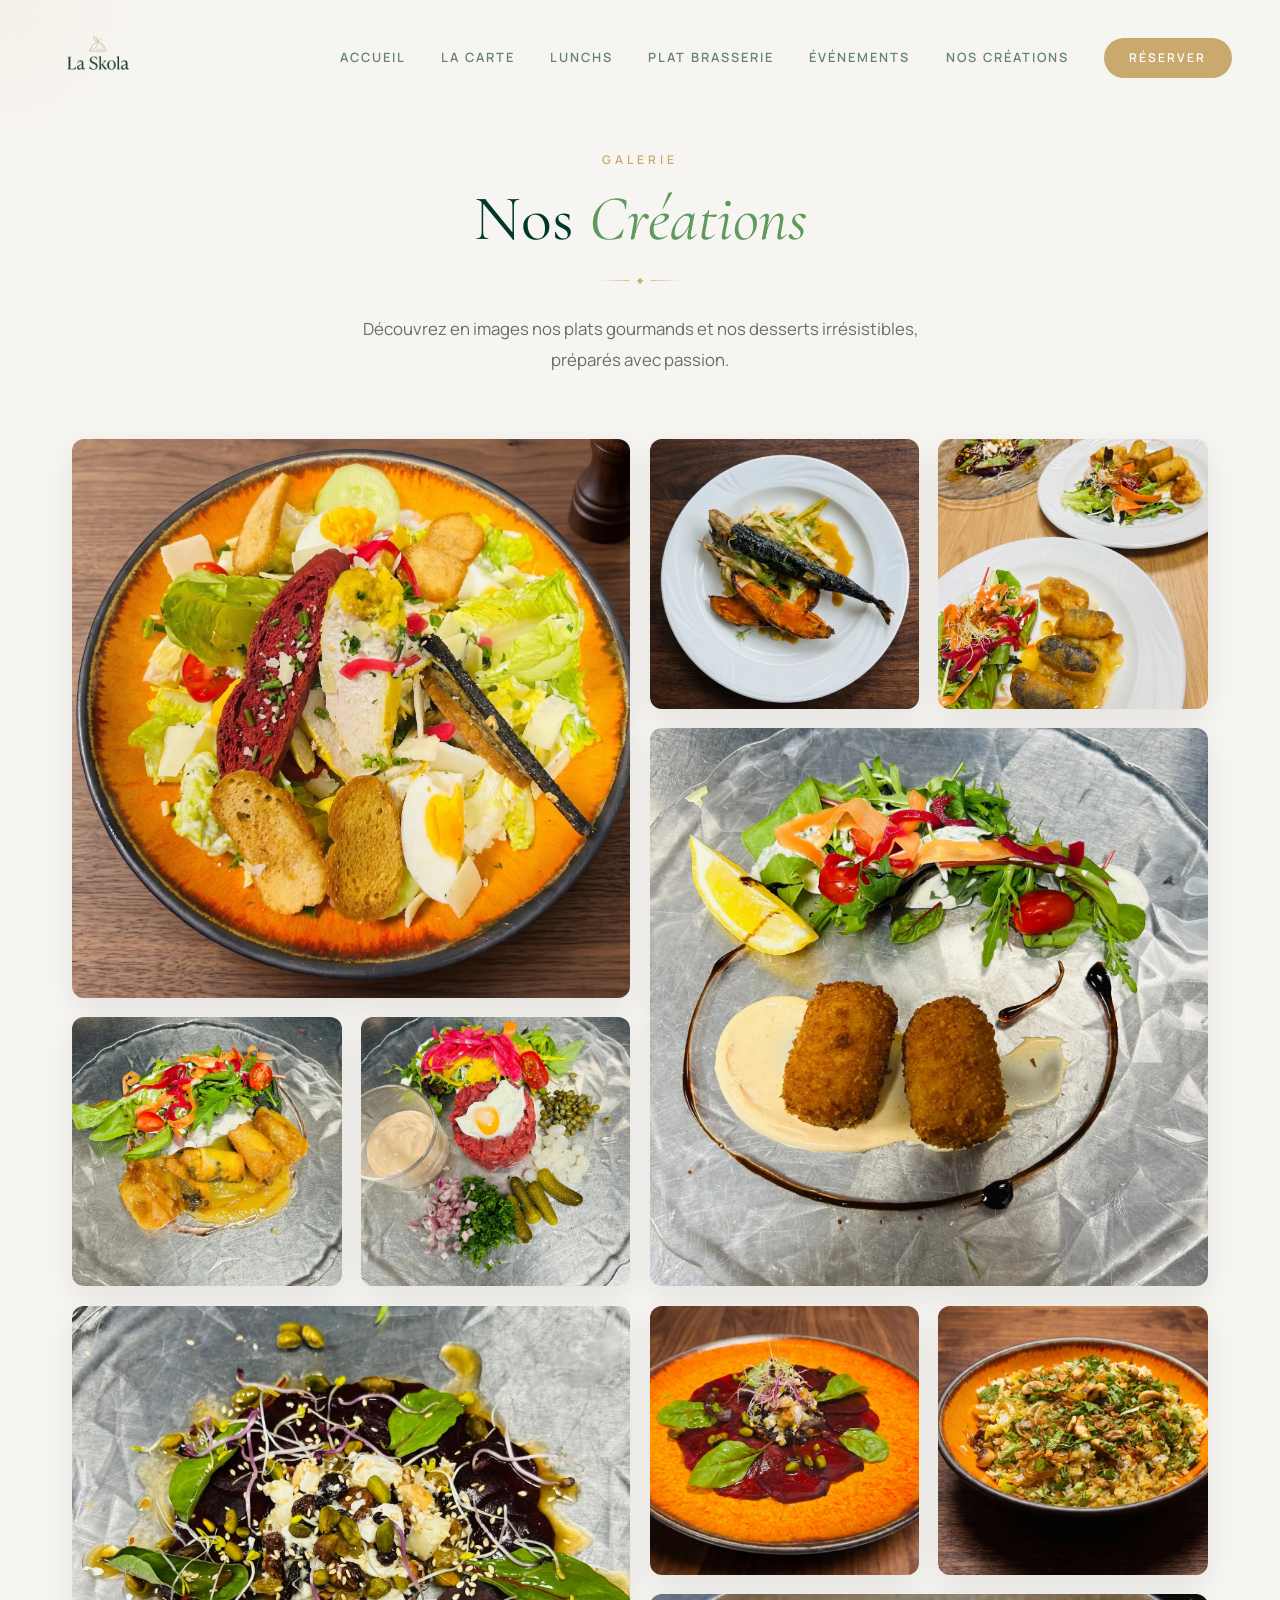
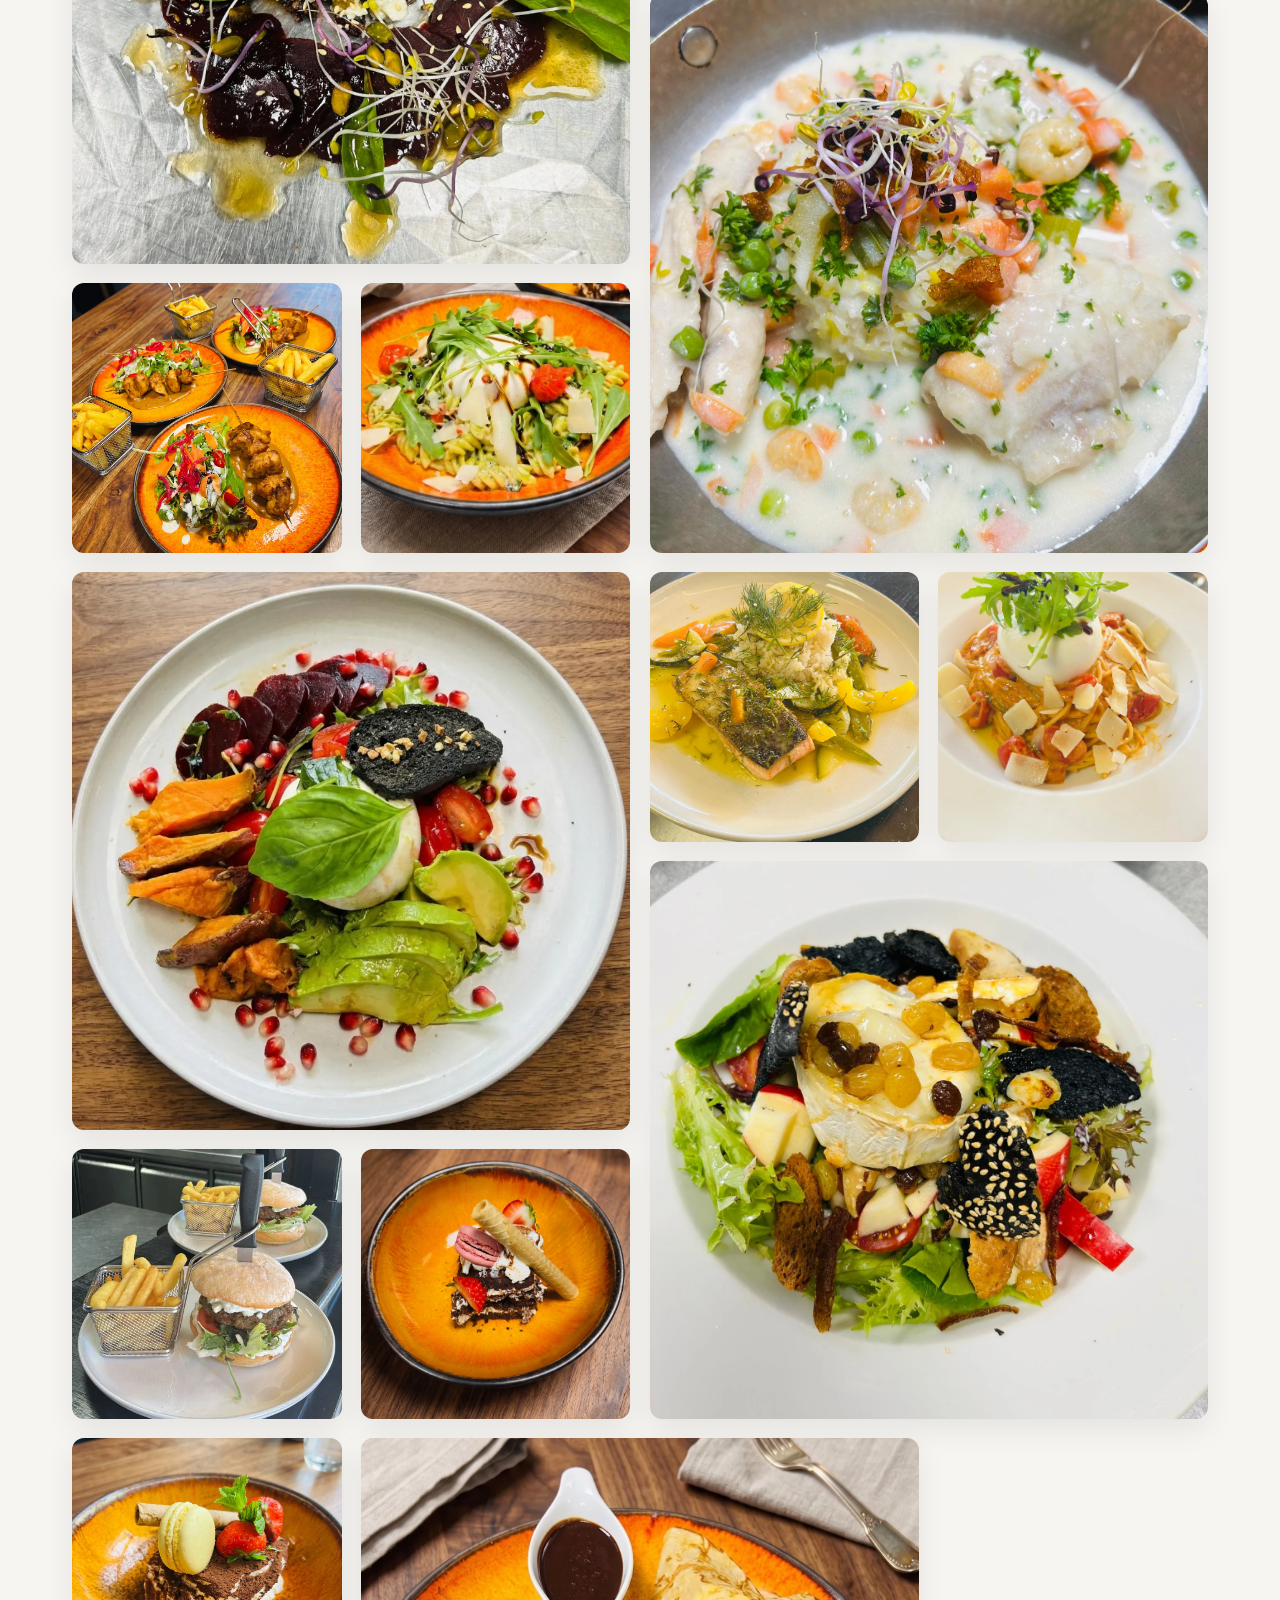
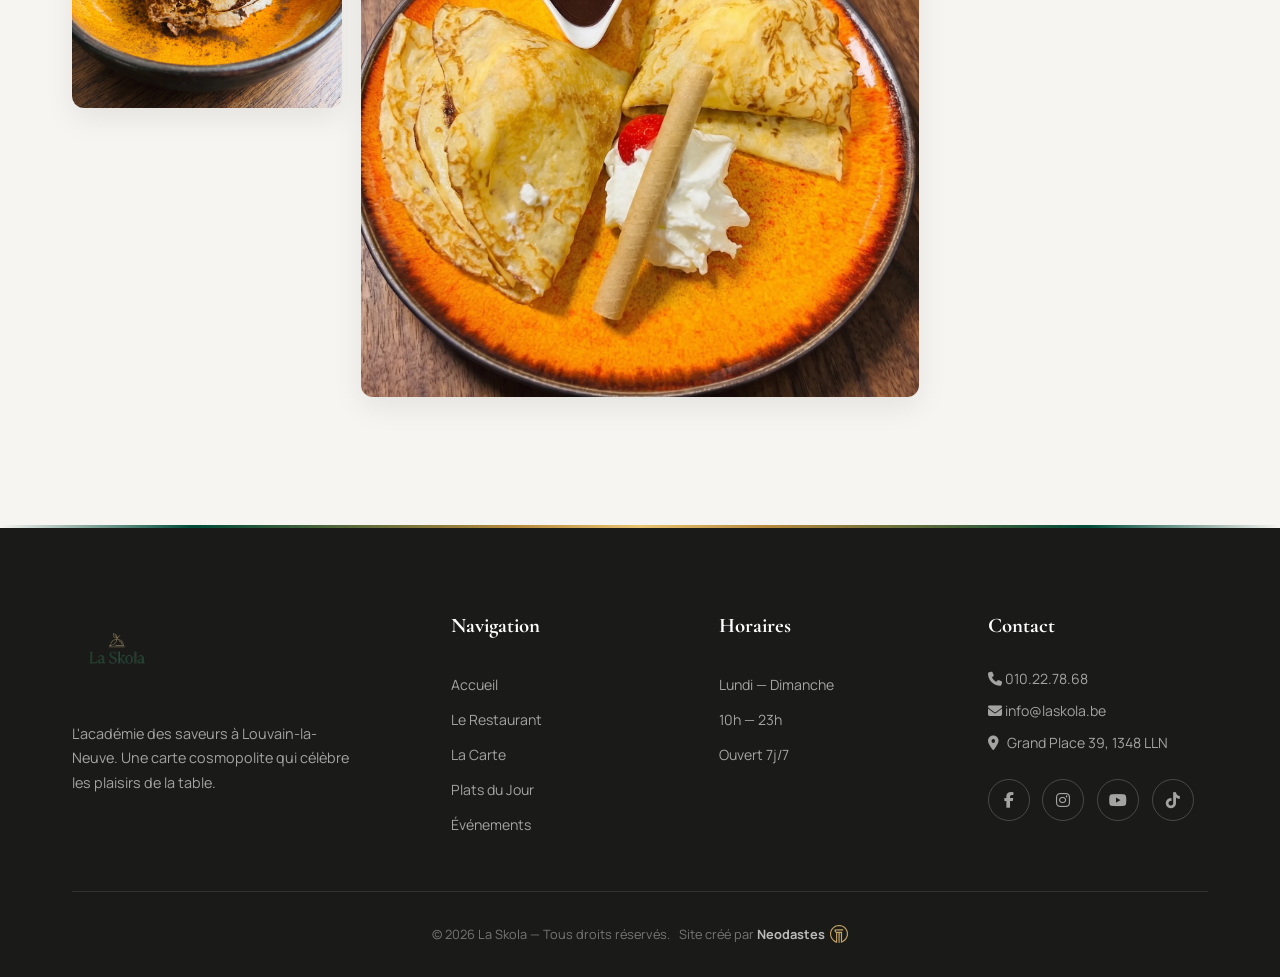
==== commit b95436bc: "Convert newly added Plats 14 to 17 from JPEG/PNG to WebP for optimization" ====
--- a/creations.html
+++ b/creations.html
@@ -100,16 +100,16 @@
           <img src="img/food/plat13.webp" alt="Plat 13">
         </div>
         <div class="gallery-item reveal-scale">
-          <img src="img/food/plat14.jpeg" alt="Plat 14">
+          <img src="img/food/plat14.webp" alt="Plat 14">
         </div>
         <div class="gallery-item reveal-scale">
-          <img src="img/food/plat15.jpeg" alt="Plat 15">
+          <img src="img/food/plat15.webp" alt="Plat 15">
         </div>
         <div class="gallery-item reveal-scale large">
-          <img src="img/food/plat16.jpeg" alt="Plat 16">
+          <img src="img/food/plat16.webp" alt="Plat 16">
         </div>
         <div class="gallery-item reveal-scale">
-          <img src="img/food/plat17.png" alt="Plat 17">
+          <img src="img/food/plat17.webp" alt="Plat 17">
         </div>
 
         <!-- DESSERTS -->
